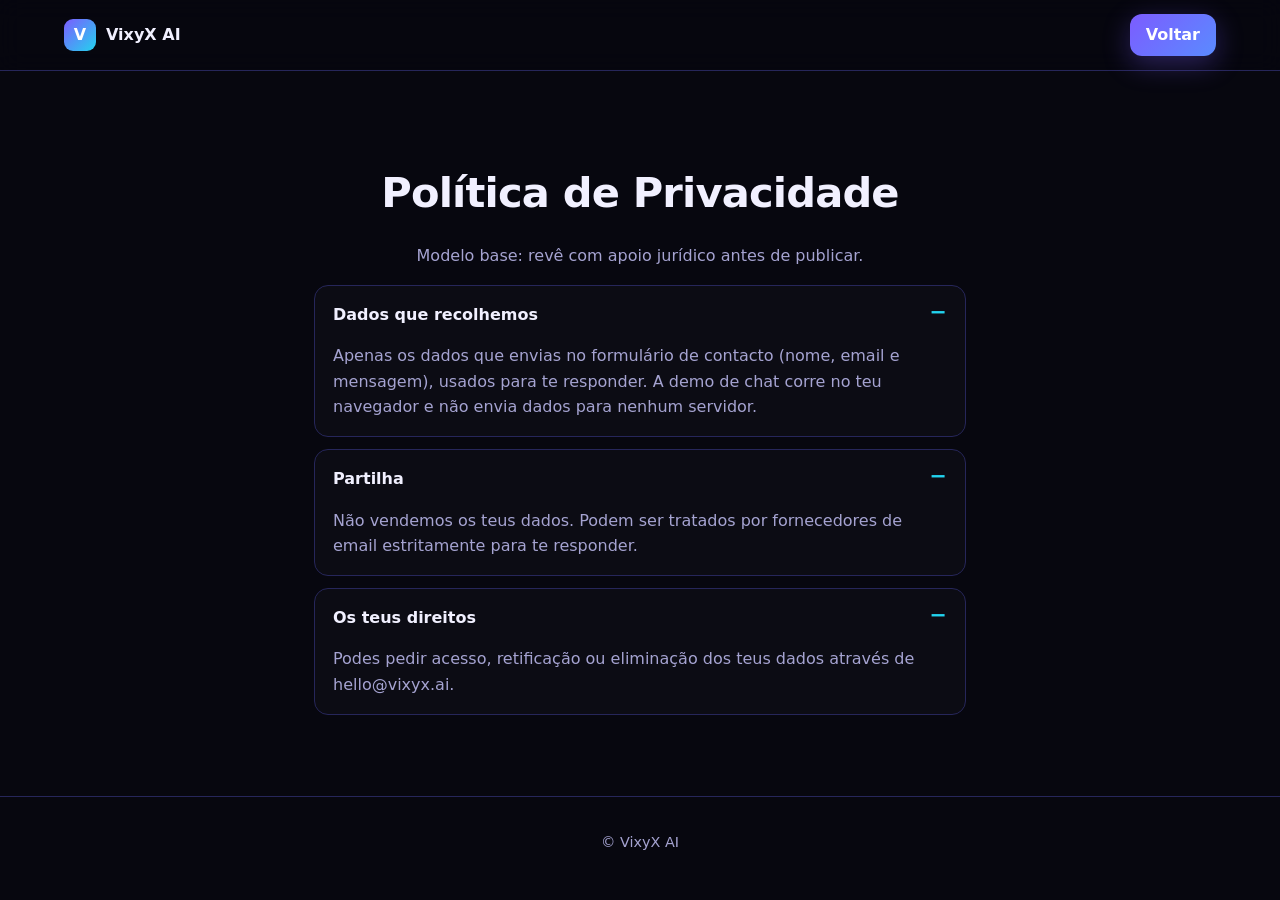
==== privacidade.html @ fe6f8a9d "Add GitHub Pages deploy workflow and privacy page Co-authored-by: Copilot App <223556219+Copilot@use" ====
<!DOCTYPE html>
<html lang="pt">
<head>
<meta charset="utf-8">
<meta name="viewport" content="width=device-width, initial-scale=1">
<title>Política de Privacidade — VixyX AI</title>
<meta name="description" content="Como o VixyX AI trata os dados pessoais.">
<link rel="canonical" href="https://vixyx.ai/privacidade.html">
<link rel="stylesheet" href="styles.css">
</head>
<body>
<header class="nav stuck"><a class="logo" href="index.html"><span class="mark">V</span>VixyX AI</a><nav><a class="btn small" href="index.html">Voltar</a></nav></header>
<main class="section narrow">
  <h2>Política de Privacidade</h2>
  <p class="sub">Modelo base: revê com apoio jurídico antes de publicar.</p>
  <details open><summary>Dados que recolhemos</summary><p>Apenas os dados que envias no formulário de contacto (nome, email e mensagem), usados para te responder. A demo de chat corre no teu navegador e não envia dados para nenhum servidor.</p></details>
  <details open><summary>Partilha</summary><p>Não vendemos os teus dados. Podem ser tratados por fornecedores de email estritamente para te responder.</p></details>
  <details open><summary>Os teus direitos</summary><p>Podes pedir acesso, retificação ou eliminação dos teus dados através de hello@vixyx.ai.</p></details>
</main>
<footer><p>© VixyX AI</p></footer>
</body>
</html>
---- styles.css ----
:root{--bg:#07070f;--card:#12122b;--line:#26265a;--fg:#f1f0ff;--mut:#a5a3d1;--acc:#7c5cff;--acc2:#22d3ee}
*{box-sizing:border-box}
html{scroll-behavior:smooth;scroll-padding-top:80px}
body{margin:0;font-family:system-ui,-apple-system,Segoe UI,Roboto,sans-serif;background:var(--bg);color:var(--fg);line-height:1.6;overflow-x:hidden}
a{color:inherit;text-decoration:none}
button{font:inherit;color:inherit}
.skip{position:absolute;left:-999px}.skip:focus{left:8px;top:8px;background:#fff;color:#000;padding:8px;z-index:99}
.sr{position:absolute;width:1px;height:1px;overflow:hidden;clip:rect(0 0 0 0)}
:focus-visible{outline:2px solid var(--acc2);outline-offset:2px}

.orbs{position:fixed;inset:0;z-index:-1;overflow:hidden}
.orbs i{position:absolute;border-radius:50%;filter:blur(110px);opacity:.35;animation:float 18s ease-in-out infinite alternate}
.orbs i:nth-child(1){width:520px;height:520px;background:var(--acc);top:-120px;left:10%}
.orbs i:nth-child(2){width:420px;height:420px;background:var(--acc2);top:30%;right:-100px;animation-delay:-6s;opacity:.2}
.orbs i:nth-child(3){width:480px;height:480px;background:#c026d3;bottom:-160px;left:-100px;animation-delay:-12s;opacity:.18}
@keyframes float{to{transform:translate(60px,40px) scale(1.15)}}

.nav{position:sticky;top:0;z-index:20;display:flex;align-items:center;justify-content:space-between;padding:14px 5vw;transition:background .3s,border-color .3s;border-bottom:1px solid transparent}
.nav.stuck{background:#07070fd9;backdrop-filter:blur(12px);border-color:var(--line)}
.nav nav{display:flex;align-items:center;gap:24px;color:var(--mut)}
.nav nav a:not(.btn):hover{color:var(--fg)}
.logo{display:flex;align-items:center;gap:10px;font-weight:700}
.mark{display:grid;place-items:center;width:32px;height:32px;border-radius:9px;background:linear-gradient(135deg,var(--acc),var(--acc2));color:#fff}
.mark.sm{width:26px;height:26px;font-size:.8rem;border-radius:7px}
.burger{display:none;background:none;border:0;width:42px;height:42px;cursor:pointer;flex-direction:column;justify-content:center;gap:5px;padding:10px}
.burger span{display:block;height:2px;background:var(--fg);border-radius:2px;transition:.25s}
.burger[aria-expanded=true] span:nth-child(1){transform:translateY(7px) rotate(45deg)}
.burger[aria-expanded=true] span:nth-child(2){opacity:0}
.burger[aria-expanded=true] span:nth-child(3){transform:translateY(-7px) rotate(-45deg)}

.btn{display:inline-block;border:0;cursor:pointer;font-weight:600;color:#fff;padding:12px 22px;border-radius:12px;background:linear-gradient(135deg,var(--acc),#5a8bff);box-shadow:0 8px 28px #7c5cff55;transition:transform .15s,box-shadow .15s;text-align:center}
.btn:hover{transform:translateY(-2px);box-shadow:0 12px 34px #7c5cff77}
.btn.small{padding:8px 16px}.btn.lg{padding:15px 30px;font-size:1.05rem}
.btn.ghost{background:#ffffff08;border:1px solid var(--line);box-shadow:none}
.btn.ghost:hover{border-color:var(--acc)}

.hero{text-align:center;padding:10vh 5vw 6vh;max-width:920px;margin:auto}
.hero h1{font-size:clamp(2.4rem,7vw,4.8rem);line-height:1.05;margin:.35em 0;letter-spacing:-.03em}
.grad{background:linear-gradient(120deg,var(--acc),var(--acc2),#c084fc);background-size:200% auto;-webkit-background-clip:text;background-clip:text;color:transparent;animation:shine 6s linear infinite}
@keyframes shine{to{background-position:200% center}}
.lead{color:var(--mut);font-size:clamp(1.05rem,2.2vw,1.3rem);max-width:640px;margin:0 auto}
.cta{display:flex;gap:14px;justify-content:center;flex-wrap:wrap;margin-top:32px}
.note{color:var(--mut);font-size:.9rem;margin-top:14px}
.badge{display:inline-flex;align-items:center;gap:8px;padding:5px 14px;border:1px solid var(--line);border-radius:99px;color:var(--acc2);font-size:.85rem;background:#ffffff06}
.dot{width:8px;height:8px;border-radius:50%;background:var(--acc2);box-shadow:0 0 0 0 var(--acc2);animation:pulse 2s infinite}
@keyframes pulse{70%{box-shadow:0 0 0 10px transparent}}
.proof{list-style:none;padding:0;margin:56px 0 0;display:grid;grid-template-columns:repeat(auto-fit,minmax(150px,1fr));gap:14px}
.proof li{border:1px solid var(--line);background:#ffffff05;border-radius:14px;padding:14px;display:flex;flex-direction:column}
.proof strong{font-size:1.05rem}.proof span{color:var(--mut);font-size:.85rem}

.section{max-width:1100px;margin:auto;padding:9vh 5vw}
.section.narrow{max-width:780px}
.eyebrow{text-align:center;color:var(--acc2);font-weight:600;letter-spacing:.12em;text-transform:uppercase;font-size:.8rem;margin:0}
.section h2{font-size:clamp(1.7rem,4.2vw,2.6rem);text-align:center;margin:.2em 0 .4em;letter-spacing:-.02em}
.sub{text-align:center;color:var(--mut);margin-top:0}

.card{position:relative;background:linear-gradient(160deg,#171738,var(--card));border:1px solid var(--line);border-radius:20px;padding:26px;display:flex;flex-direction:column;gap:6px;transition:transform .25s,border-color .25s}
.card:hover{transform:translateY(-4px);border-color:#4a4aa0}
.card h3{margin:.2em 0}.card p{color:var(--mut);margin:0}
.ico{font-size:1.8rem}
.bento{display:grid;grid-template-columns:repeat(3,1fr);gap:18px;margin-top:34px}
.bento .big{grid-row:span 2}.bento .wide{grid-column:span 2}
.mini{display:flex;flex-wrap:wrap;gap:8px;margin-top:auto;padding-top:18px}
.mini span{padding:4px 12px;border-radius:99px;background:#ffffff0d;font-size:.85rem;color:var(--mut)}
pre{margin:14px 0 0;background:#08081a;border:1px solid var(--line);border-radius:12px;padding:14px;overflow-x:auto;font-size:.85rem}
.k{color:#c084fc}.c{color:#6b7280}

.steps{list-style:none;padding:0;margin:34px 0 0;display:grid;grid-template-columns:repeat(auto-fit,minmax(220px,1fr));gap:18px;counter-reset:s}
.steps li{padding:24px;border-left:2px solid var(--line)}
.steps b{display:grid;place-items:center;width:38px;height:38px;border-radius:50%;background:linear-gradient(135deg,var(--acc),var(--acc2));margin-bottom:10px}
.steps h3{margin:.2em 0}.steps p{color:var(--mut);margin:0}

.chat{max-width:700px;margin:28px auto 0;background:var(--card);border:1px solid var(--line);border-radius:22px;overflow:hidden;box-shadow:0 30px 80px #0008,0 0 60px #7c5cff22}
.chat-head{display:flex;align-items:center;gap:12px;padding:14px 18px;border-bottom:1px solid var(--line)}
.chat-head small{display:block;color:var(--mut);line-height:1}
.log{height:320px;overflow-y:auto;padding:18px;display:flex;flex-direction:column;gap:10px}
.msg{max-width:82%;padding:10px 14px;border-radius:16px;overflow-wrap:anywhere;animation:pop .25s}
@keyframes pop{from{opacity:0;transform:translateY(6px)}}
.msg.bot{background:#23234f;align-self:flex-start;border-bottom-left-radius:4px}
.msg.user{background:linear-gradient(135deg,var(--acc),#5a8bff);align-self:flex-end;border-bottom-right-radius:4px}
.typing{display:flex;gap:5px;align-items:center}
.typing i{width:7px;height:7px;border-radius:50%;background:var(--mut);animation:bounce 1s infinite}
.typing i:nth-child(2){animation-delay:.15s}.typing i:nth-child(3){animation-delay:.3s}
@keyframes bounce{40%{transform:translateY(-5px)}}
.chips{display:flex;flex-wrap:wrap;gap:8px;padding:0 18px 12px}
.chips button{cursor:pointer;background:#ffffff08;border:1px solid var(--line);border-radius:99px;padding:6px 12px;font-size:.85rem;color:var(--mut);transition:.15s}
.chips button:hover{border-color:var(--acc);color:var(--fg)}
.chat form{display:flex;gap:10px;padding:12px;border-top:1px solid var(--line)}
input,textarea{width:100%;font:inherit;color:var(--fg);background:#0a0a22;border:1px solid var(--line);border-radius:10px;padding:11px}
input:focus,textarea:focus{border-color:var(--acc);outline:0}

.toggle{display:flex;width:max-content;margin:18px auto 0;padding:4px;border:1px solid var(--line);border-radius:99px;background:#ffffff06}
.toggle button{border:0;background:none;padding:8px 20px;border-radius:99px;cursor:pointer;color:var(--mut)}
.toggle button.on{background:var(--acc);color:#fff}
.toggle em{font-style:normal;font-size:.75rem;color:var(--acc2);margin-left:4px}
.toggle .on em{color:#fff}
.grid{display:grid;gap:20px;margin-top:34px}
.grid.three{grid-template-columns:repeat(auto-fit,minmax(260px,1fr))}
.card.pop{border-color:var(--acc);box-shadow:0 0 50px #7c5cff33}
.card .badge{position:absolute;top:-14px;right:18px;background:var(--bg)}
.price{font-size:2.3rem;font-weight:700;color:var(--fg)!important}.price small{font-size:1rem;color:var(--mut)}
.card ul{list-style:none;padding:0;margin:8px 0 20px;color:var(--mut);flex:1}
.card li:before{content:"✓ ";color:var(--acc2)}

details{border:1px solid var(--line);border-radius:14px;background:#ffffff05;margin-top:12px;padding:0 18px}
summary{cursor:pointer;padding:16px 0;font-weight:600;list-style:none;display:flex;justify-content:space-between;gap:10px}
summary::-webkit-details-marker{display:none}
summary:after{content:"+";color:var(--acc2);font-size:1.3rem;line-height:1}
details[open] summary:after{content:"−"}
details p{color:var(--mut);margin:0 0 16px}

.final{border:1px solid var(--line);border-radius:26px;padding:clamp(24px,5vw,48px);background:linear-gradient(160deg,#1b1b45,var(--card));box-shadow:0 0 70px #7c5cff22}
.contact{max-width:520px;margin:20px auto 0;display:flex;flex-direction:column;gap:8px}
.contact label{color:var(--mut);font-size:.9rem}
.contact .btn{margin-top:14px}
footer{display:flex;flex-direction:column;align-items:center;gap:8px;text-align:center;color:var(--mut);padding:34px 5vw;border-top:1px solid var(--line)}
footer p{margin:0;font-size:.9rem}

.js .reveal{opacity:0;transform:translateY(22px);transition:opacity .7s,transform .7s}
.js .reveal.in{opacity:1;transform:none}

@media(max-width:820px){
  .bento{grid-template-columns:1fr}.bento .big{grid-row:auto}.bento .wide{grid-column:auto}
  .burger{display:flex}
  .nav nav{position:fixed;inset:64px 0 auto 0;flex-direction:column;gap:4px;padding:16px 5vw 24px;background:#07070ff2;backdrop-filter:blur(14px);border-bottom:1px solid var(--line);transform:translateY(-130%);transition:transform .3s}
  .nav nav.open{transform:none}
  .nav nav a{padding:10px 0;width:100%;text-align:center}
}
@media(prefers-reduced-motion:reduce){
  html{scroll-behavior:auto}
  *,*:before,*:after{animation:none!important;transition:none!important}
  .js .reveal{opacity:1;transform:none}
}
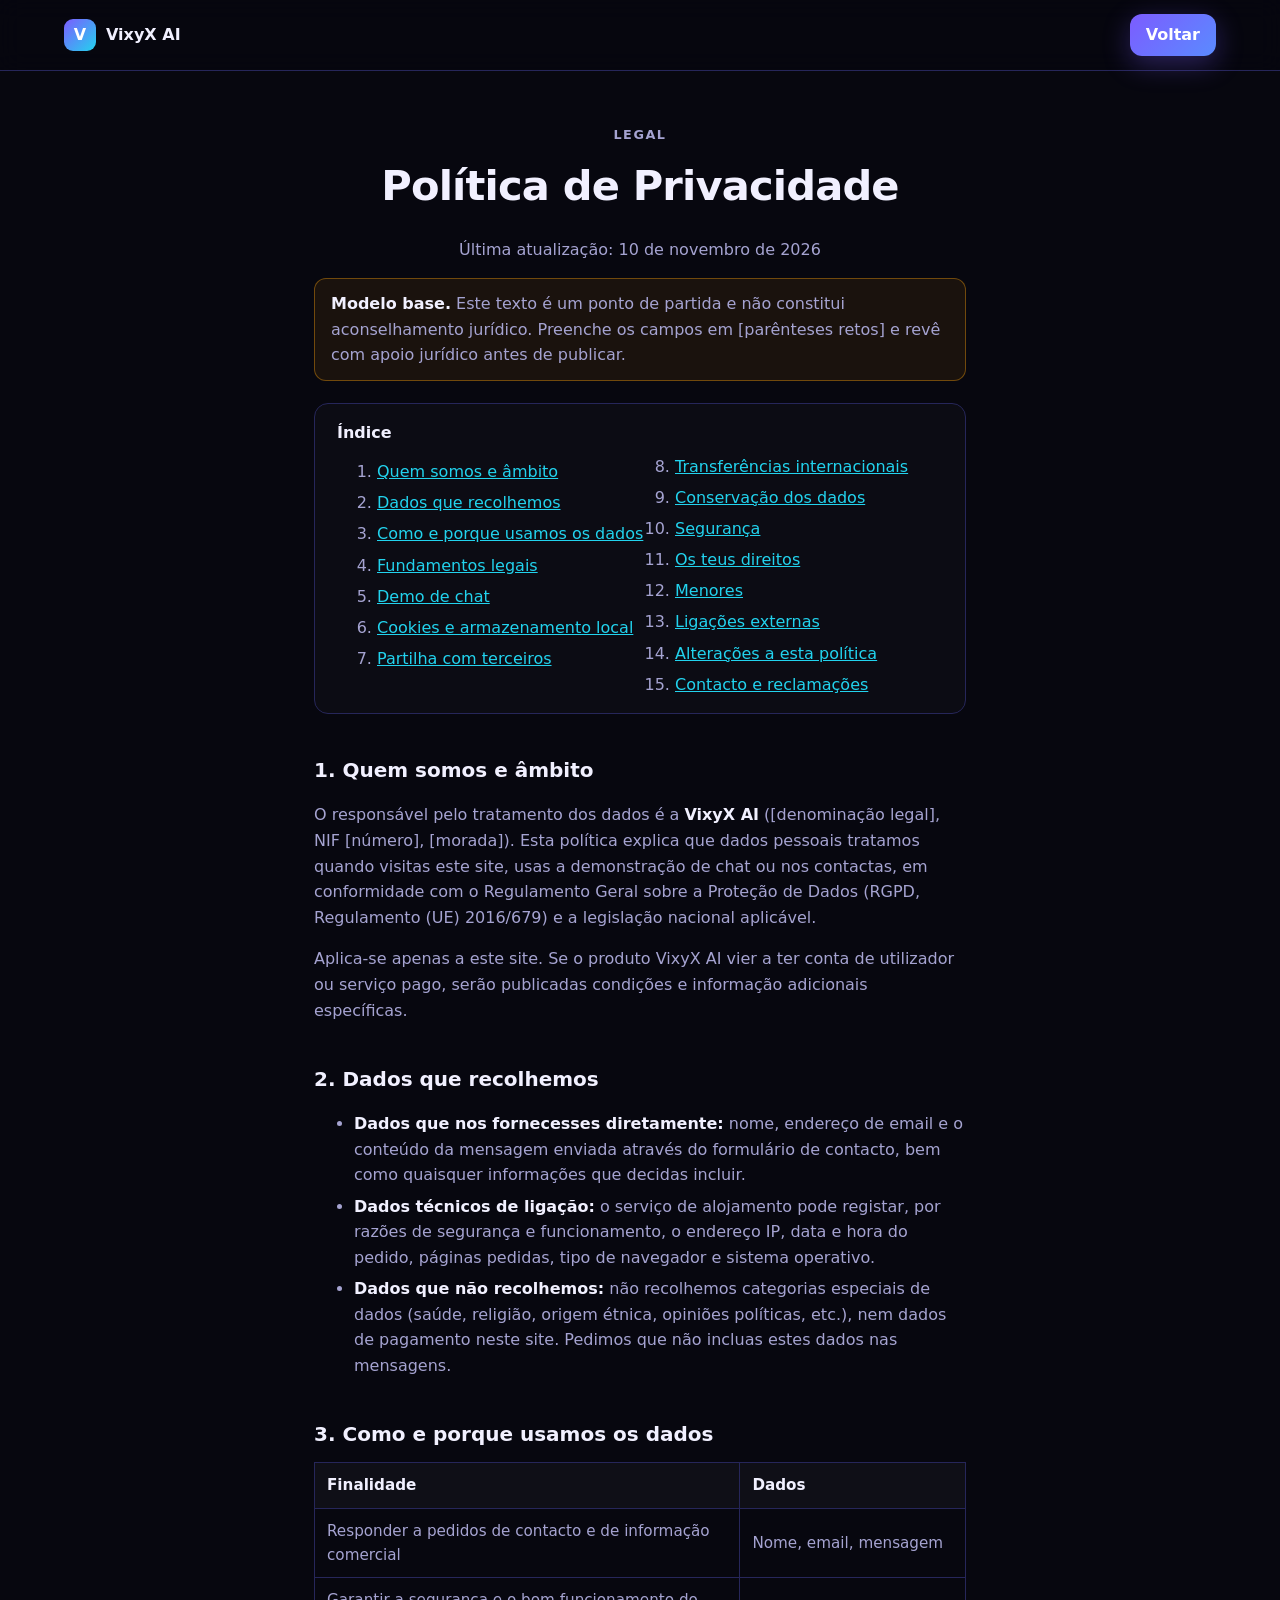
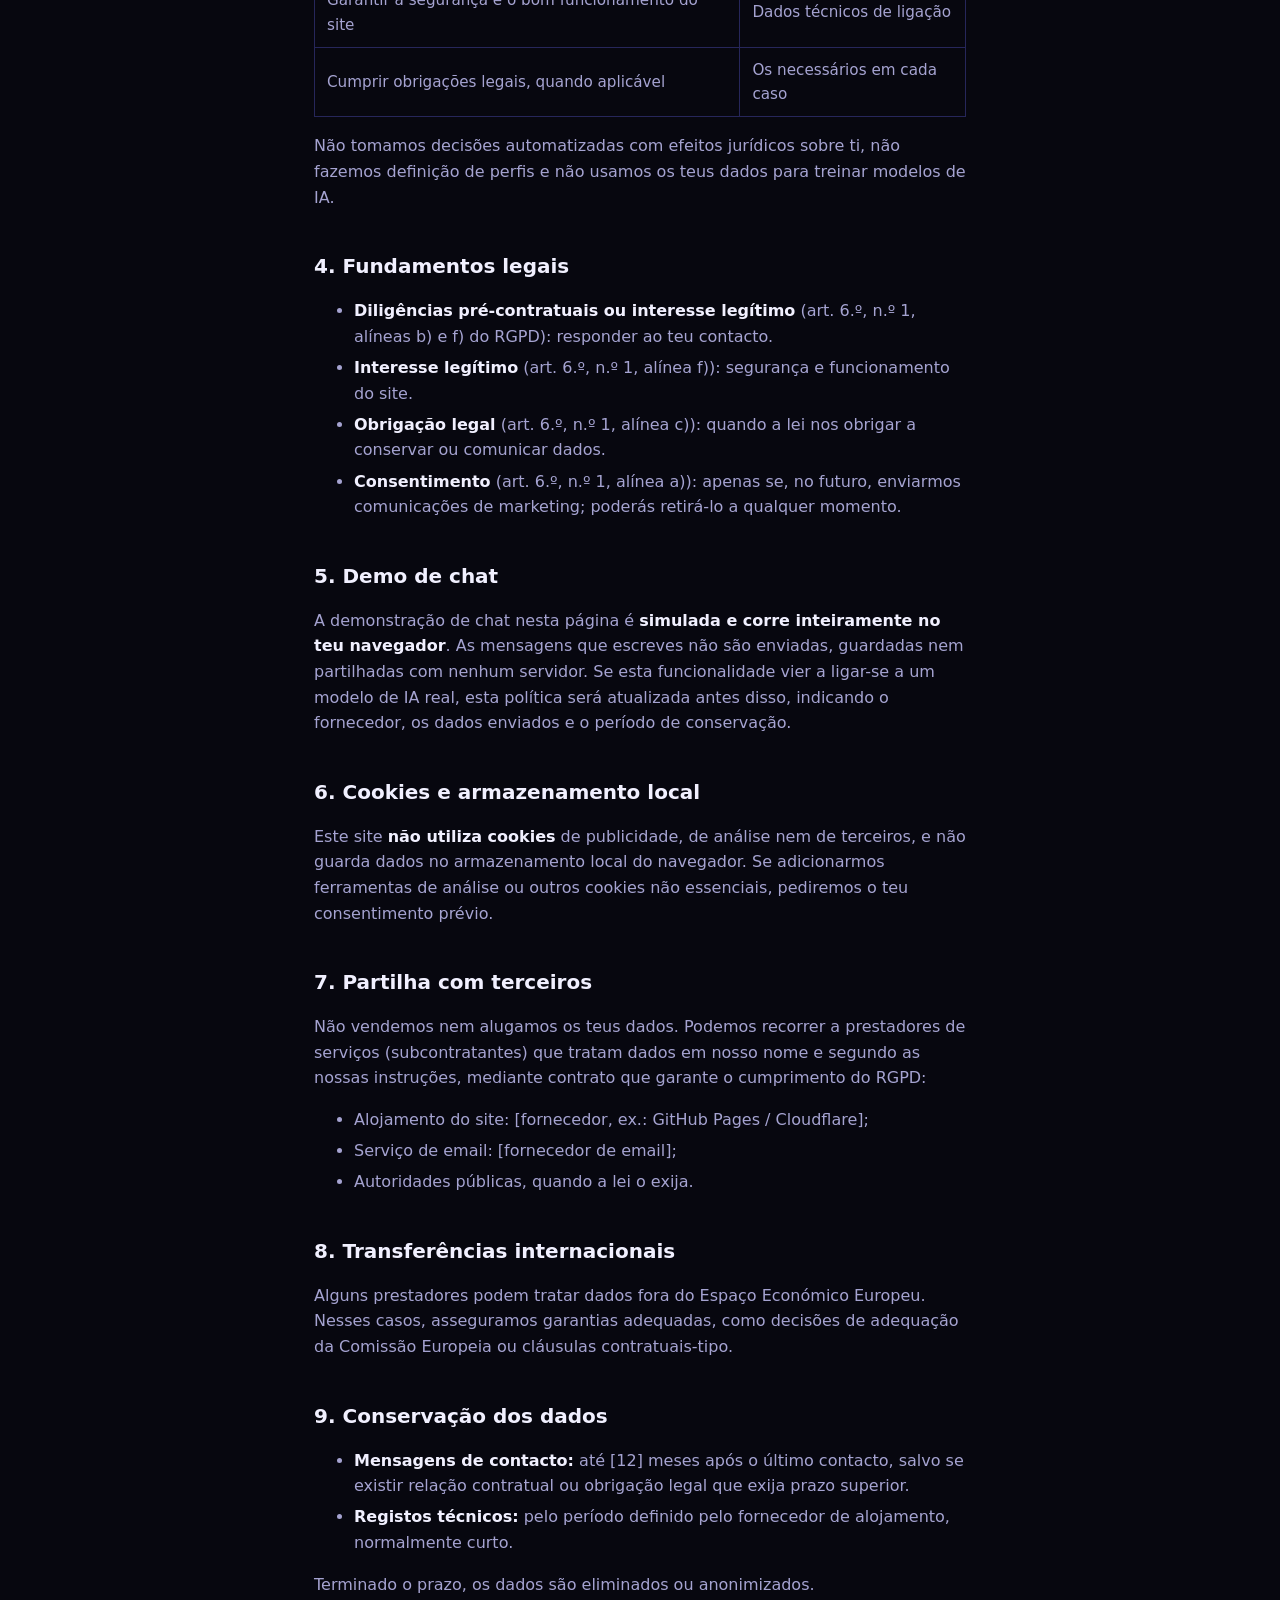
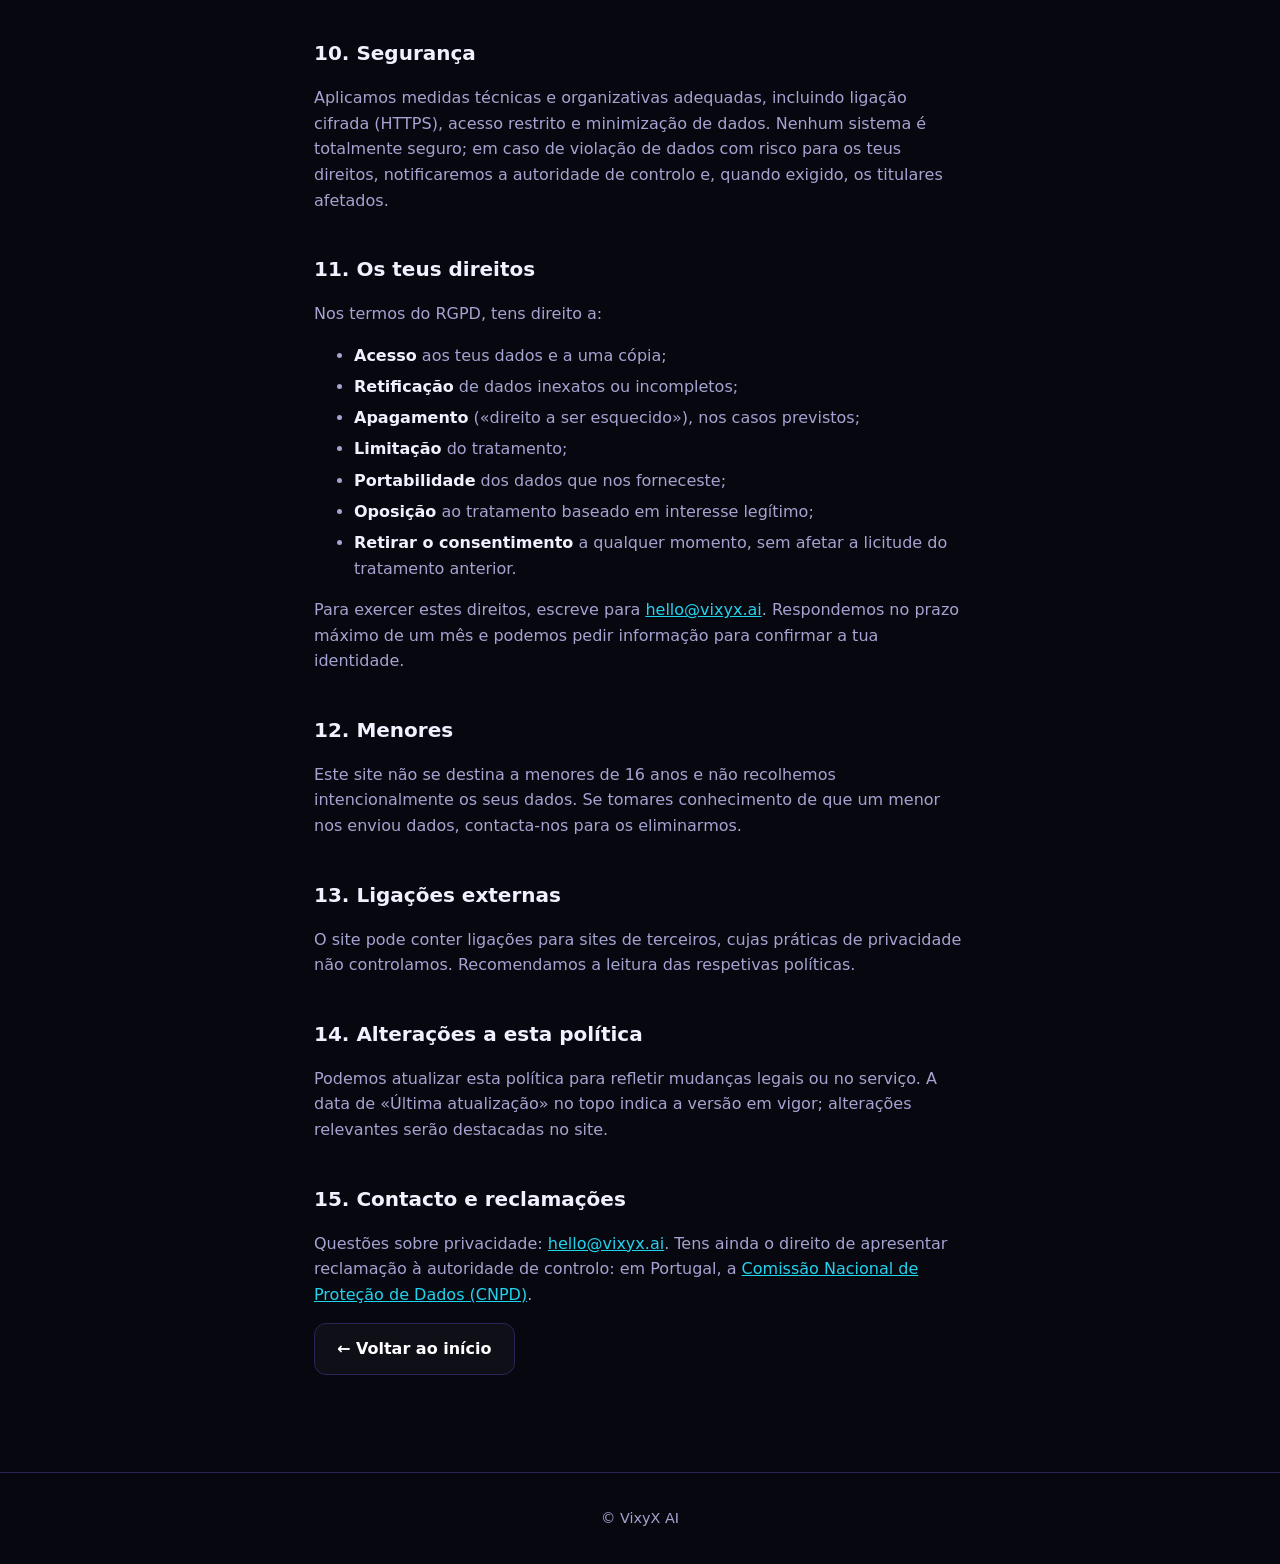
==== commit c6020b3d: "Expand privacy policy into a full GDPR-style page with table of contents Co-authored-by: Copilot App" ====
--- a/privacidade.html
+++ b/privacidade.html
@@ -10,12 +10,116 @@
 </head>
 <body>
 <header class="nav stuck"><a class="logo" href="index.html"><span class="mark">V</span>VixyX AI</a><nav><a class="btn small" href="index.html">Voltar</a></nav></header>
-<main class="section narrow">
+<main class="section narrow legal">
+  <p class="eyebrow">Legal</p>
   <h2>Política de Privacidade</h2>
-  <p class="sub">Modelo base: revê com apoio jurídico antes de publicar.</p>
-  <details open><summary>Dados que recolhemos</summary><p>Apenas os dados que envias no formulário de contacto (nome, email e mensagem), usados para te responder. A demo de chat corre no teu navegador e não envia dados para nenhum servidor.</p></details>
-  <details open><summary>Partilha</summary><p>Não vendemos os teus dados. Podem ser tratados por fornecedores de email estritamente para te responder.</p></details>
-  <details open><summary>Os teus direitos</summary><p>Podes pedir acesso, retificação ou eliminação dos teus dados através de hello@vixyx.ai.</p></details>
+  <p class="sub">Última atualização: 10 de novembro de 2026</p>
+  <p class="warn"><strong>Modelo base.</strong> Este texto é um ponto de partida e não constitui aconselhamento jurídico. Preenche os campos em [parênteses retos] e revê com apoio jurídico antes de publicar.</p>
+
+  <nav class="toc" aria-label="Índice">
+    <strong>Índice</strong>
+    <ol>
+      <li><a href="#s1">Quem somos e âmbito</a></li>
+      <li><a href="#s2">Dados que recolhemos</a></li>
+      <li><a href="#s3">Como e porque usamos os dados</a></li>
+      <li><a href="#s4">Fundamentos legais</a></li>
+      <li><a href="#s5">Demo de chat</a></li>
+      <li><a href="#s6">Cookies e armazenamento local</a></li>
+      <li><a href="#s7">Partilha com terceiros</a></li>
+      <li><a href="#s8">Transferências internacionais</a></li>
+      <li><a href="#s9">Conservação dos dados</a></li>
+      <li><a href="#s10">Segurança</a></li>
+      <li><a href="#s11">Os teus direitos</a></li>
+      <li><a href="#s12">Menores</a></li>
+      <li><a href="#s13">Ligações externas</a></li>
+      <li><a href="#s14">Alterações a esta política</a></li>
+      <li><a href="#s15">Contacto e reclamações</a></li>
+    </ol>
+  </nav>
+
+  <h3 id="s1">1. Quem somos e âmbito</h3>
+  <p>O responsável pelo tratamento dos dados é a <strong>VixyX AI</strong> ([denominação legal], NIF [número], [morada]). Esta política explica que dados pessoais tratamos quando visitas este site, usas a demonstração de chat ou nos contactas, em conformidade com o Regulamento Geral sobre a Proteção de Dados (RGPD, Regulamento (UE) 2016/679) e a legislação nacional aplicável.</p>
+  <p>Aplica-se apenas a este site. Se o produto VixyX AI vier a ter conta de utilizador ou serviço pago, serão publicadas condições e informação adicionais específicas.</p>
+
+  <h3 id="s2">2. Dados que recolhemos</h3>
+  <ul>
+    <li><strong>Dados que nos fornecesses diretamente:</strong> nome, endereço de email e o conteúdo da mensagem enviada através do formulário de contacto, bem como quaisquer informações que decidas incluir.</li>
+    <li><strong>Dados técnicos de ligação:</strong> o serviço de alojamento pode registar, por razões de segurança e funcionamento, o endereço IP, data e hora do pedido, páginas pedidas, tipo de navegador e sistema operativo.</li>
+    <li><strong>Dados que não recolhemos:</strong> não recolhemos categorias especiais de dados (saúde, religião, origem étnica, opiniões políticas, etc.), nem dados de pagamento neste site. Pedimos que não incluas estes dados nas mensagens.</li>
+  </ul>
+
+  <h3 id="s3">3. Como e porque usamos os dados</h3>
+  <table>
+    <thead><tr><th>Finalidade</th><th>Dados</th></tr></thead>
+    <tbody>
+      <tr><td>Responder a pedidos de contacto e de informação comercial</td><td>Nome, email, mensagem</td></tr>
+      <tr><td>Garantir a segurança e o bom funcionamento do site</td><td>Dados técnicos de ligação</td></tr>
+      <tr><td>Cumprir obrigações legais, quando aplicável</td><td>Os necessários em cada caso</td></tr>
+    </tbody>
+  </table>
+  <p>Não tomamos decisões automatizadas com efeitos jurídicos sobre ti, não fazemos definição de perfis e não usamos os teus dados para treinar modelos de IA.</p>
+
+  <h3 id="s4">4. Fundamentos legais</h3>
+  <ul>
+    <li><strong>Diligências pré-contratuais ou interesse legítimo</strong> (art. 6.º, n.º 1, alíneas b) e f) do RGPD): responder ao teu contacto.</li>
+    <li><strong>Interesse legítimo</strong> (art. 6.º, n.º 1, alínea f)): segurança e funcionamento do site.</li>
+    <li><strong>Obrigação legal</strong> (art. 6.º, n.º 1, alínea c)): quando a lei nos obrigar a conservar ou comunicar dados.</li>
+    <li><strong>Consentimento</strong> (art. 6.º, n.º 1, alínea a)): apenas se, no futuro, enviarmos comunicações de marketing; poderás retirá-lo a qualquer momento.</li>
+  </ul>
+
+  <h3 id="s5">5. Demo de chat</h3>
+  <p>A demonstração de chat nesta página é <strong>simulada e corre inteiramente no teu navegador</strong>. As mensagens que escreves não são enviadas, guardadas nem partilhadas com nenhum servidor. Se esta funcionalidade vier a ligar-se a um modelo de IA real, esta política será atualizada antes disso, indicando o fornecedor, os dados enviados e o período de conservação.</p>
+
+  <h3 id="s6">6. Cookies e armazenamento local</h3>
+  <p>Este site <strong>não utiliza cookies</strong> de publicidade, de análise nem de terceiros, e não guarda dados no armazenamento local do navegador. Se adicionarmos ferramentas de análise ou outros cookies não essenciais, pediremos o teu consentimento prévio.</p>
+
+  <h3 id="s7">7. Partilha com terceiros</h3>
+  <p>Não vendemos nem alugamos os teus dados. Podemos recorrer a prestadores de serviços (subcontratantes) que tratam dados em nosso nome e segundo as nossas instruções, mediante contrato que garante o cumprimento do RGPD:</p>
+  <ul>
+    <li>Alojamento do site: [fornecedor, ex.: GitHub Pages / Cloudflare];</li>
+    <li>Serviço de email: [fornecedor de email];</li>
+    <li>Autoridades públicas, quando a lei o exija.</li>
+  </ul>
+
+  <h3 id="s8">8. Transferências internacionais</h3>
+  <p>Alguns prestadores podem tratar dados fora do Espaço Económico Europeu. Nesses casos, asseguramos garantias adequadas, como decisões de adequação da Comissão Europeia ou cláusulas contratuais-tipo.</p>
+
+  <h3 id="s9">9. Conservação dos dados</h3>
+  <ul>
+    <li><strong>Mensagens de contacto:</strong> até [12] meses após o último contacto, salvo se existir relação contratual ou obrigação legal que exija prazo superior.</li>
+    <li><strong>Registos técnicos:</strong> pelo período definido pelo fornecedor de alojamento, normalmente curto.</li>
+  </ul>
+  <p>Terminado o prazo, os dados são eliminados ou anonimizados.</p>
+
+  <h3 id="s10">10. Segurança</h3>
+  <p>Aplicamos medidas técnicas e organizativas adequadas, incluindo ligação cifrada (HTTPS), acesso restrito e minimização de dados. Nenhum sistema é totalmente seguro; em caso de violação de dados com risco para os teus direitos, notificaremos a autoridade de controlo e, quando exigido, os titulares afetados.</p>
+
+  <h3 id="s11">11. Os teus direitos</h3>
+  <p>Nos termos do RGPD, tens direito a:</p>
+  <ul>
+    <li><strong>Acesso</strong> aos teus dados e a uma cópia;</li>
+    <li><strong>Retificação</strong> de dados inexatos ou incompletos;</li>
+    <li><strong>Apagamento</strong> («direito a ser esquecido»), nos casos previstos;</li>
+    <li><strong>Limitação</strong> do tratamento;</li>
+    <li><strong>Portabilidade</strong> dos dados que nos forneceste;</li>
+    <li><strong>Oposição</strong> ao tratamento baseado em interesse legítimo;</li>
+    <li><strong>Retirar o consentimento</strong> a qualquer momento, sem afetar a licitude do tratamento anterior.</li>
+  </ul>
+  <p>Para exercer estes direitos, escreve para <a href="mailto:hello@vixyx.ai">hello@vixyx.ai</a>. Respondemos no prazo máximo de um mês e podemos pedir informação para confirmar a tua identidade.</p>
+
+  <h3 id="s12">12. Menores</h3>
+  <p>Este site não se destina a menores de 16 anos e não recolhemos intencionalmente os seus dados. Se tomares conhecimento de que um menor nos enviou dados, contacta-nos para os eliminarmos.</p>
+
+  <h3 id="s13">13. Ligações externas</h3>
+  <p>O site pode conter ligações para sites de terceiros, cujas práticas de privacidade não controlamos. Recomendamos a leitura das respetivas políticas.</p>
+
+  <h3 id="s14">14. Alterações a esta política</h3>
+  <p>Podemos atualizar esta política para refletir mudanças legais ou no serviço. A data de «Última atualização» no topo indica a versão em vigor; alterações relevantes serão destacadas no site.</p>
+
+  <h3 id="s15">15. Contacto e reclamações</h3>
+  <p>Questões sobre privacidade: <a href="mailto:hello@vixyx.ai">hello@vixyx.ai</a>. Tens ainda o direito de apresentar reclamação à autoridade de controlo: em Portugal, a <a href="https://www.cnpd.pt" rel="noopener noreferrer">Comissão Nacional de Proteção de Dados (CNPD)</a>.</p>
+
+  <p><a class="btn ghost" href="index.html">← Voltar ao início</a></p>
 </main>
 <footer><p>© VixyX AI</p></footer>
 </body>
--- a/styles.css
+++ b/styles.css
@@ -113,6 +113,20 @@
 .contact{max-width:520px;margin:20px auto 0;display:flex;flex-direction:column;gap:8px}
 .contact label{color:var(--mut);font-size:.9rem}
 .contact .btn{margin-top:14px}
+.legal{padding-top:6vh}
+.legal h3{margin:2em 0 .4em;font-size:1.25rem;scroll-margin-top:90px}
+.legal p,.legal li{color:var(--mut)}
+.legal li{margin:.35em 0}
+.legal strong{color:var(--fg)}
+.legal a:not(.btn){color:var(--acc2);text-decoration:underline}
+.warn{border:1px solid #f59e0b66;background:#f59e0b14;border-radius:12px;padding:12px 16px}
+.toc{border:1px solid var(--line);background:#ffffff05;border-radius:14px;padding:16px 22px;margin:22px 0}
+.toc ol{margin:8px 0 0;columns:2;column-gap:30px}
+.toc a{color:var(--mut)}.toc a:hover{color:var(--fg)}
+.legal table{width:100%;border-collapse:collapse;margin:12px 0;font-size:.95rem}
+.legal th,.legal td{border:1px solid var(--line);padding:10px 12px;text-align:left;color:var(--mut)}
+.legal th{color:var(--fg);background:#ffffff08}
+@media(max-width:640px){.toc ol{columns:1}}
 footer{display:flex;flex-direction:column;align-items:center;gap:8px;text-align:center;color:var(--mut);padding:34px 5vw;border-top:1px solid var(--line)}
 footer p{margin:0;font-size:.9rem}
 
